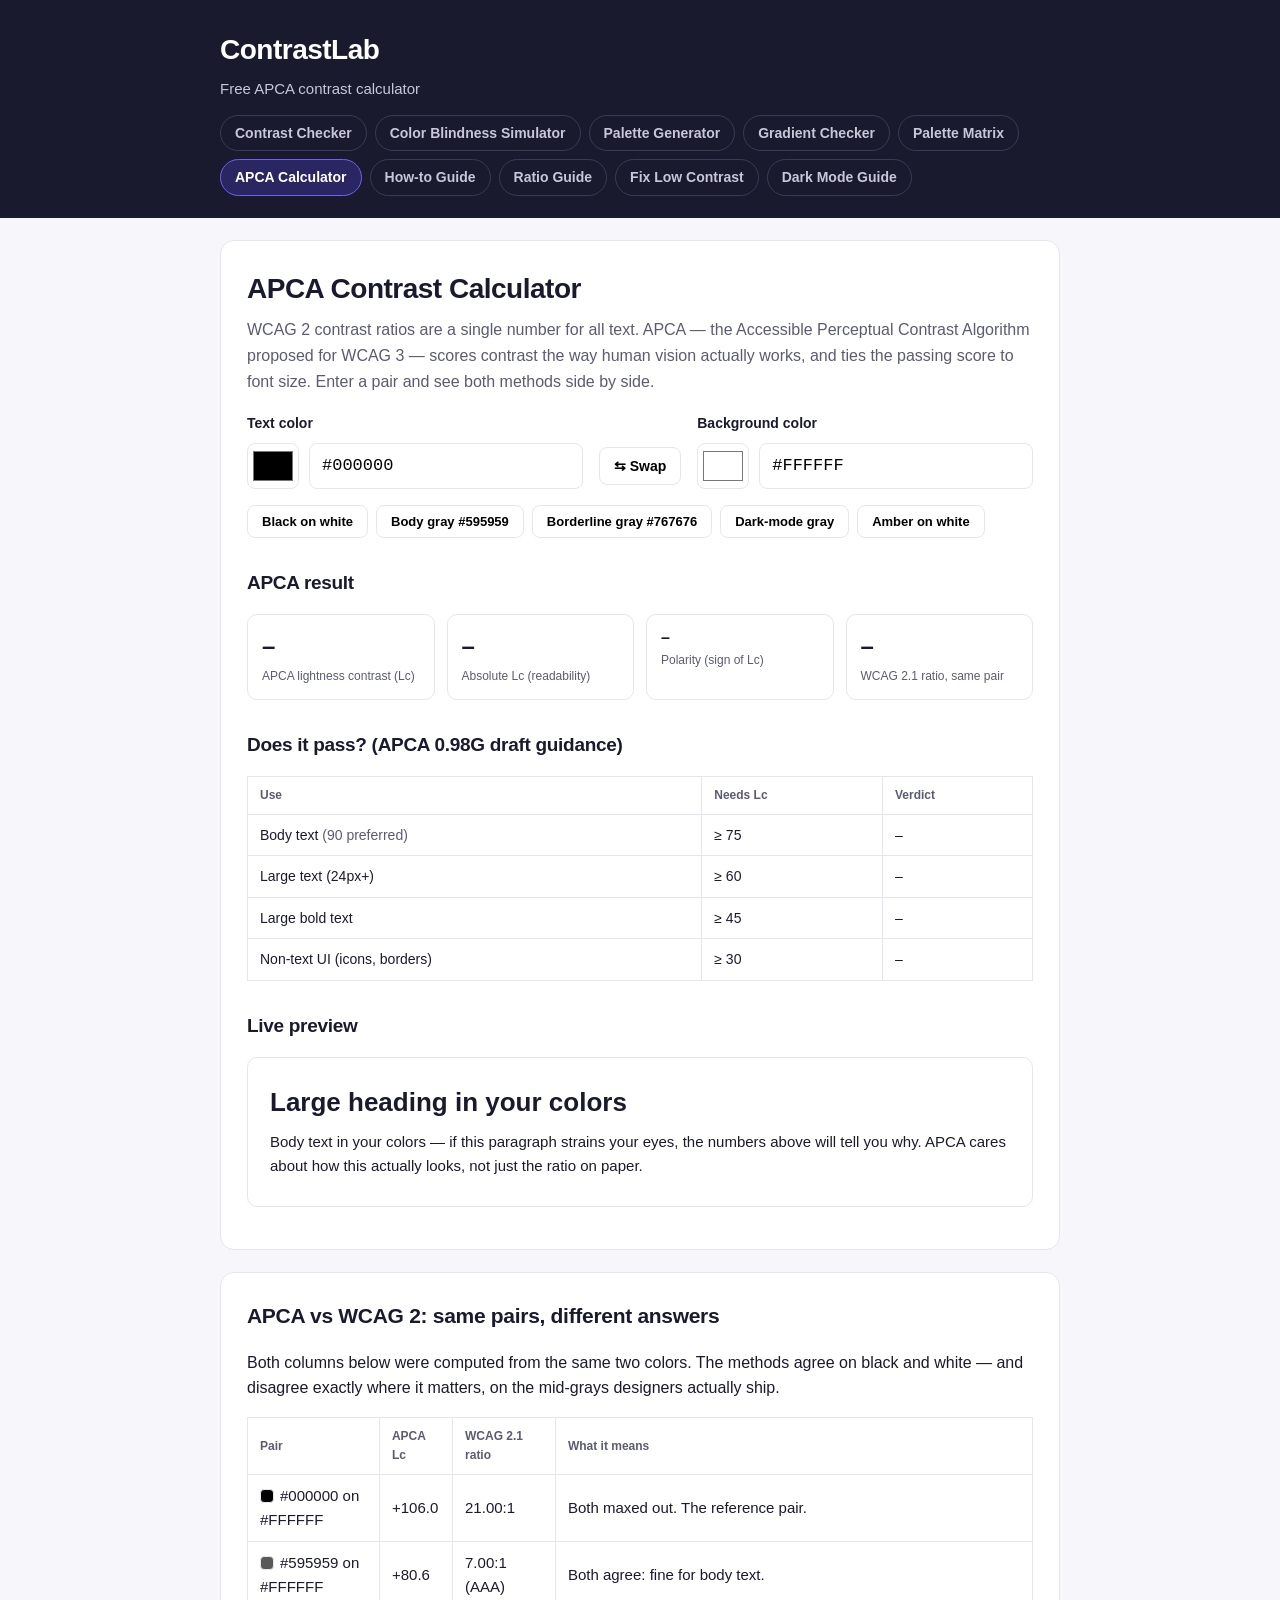
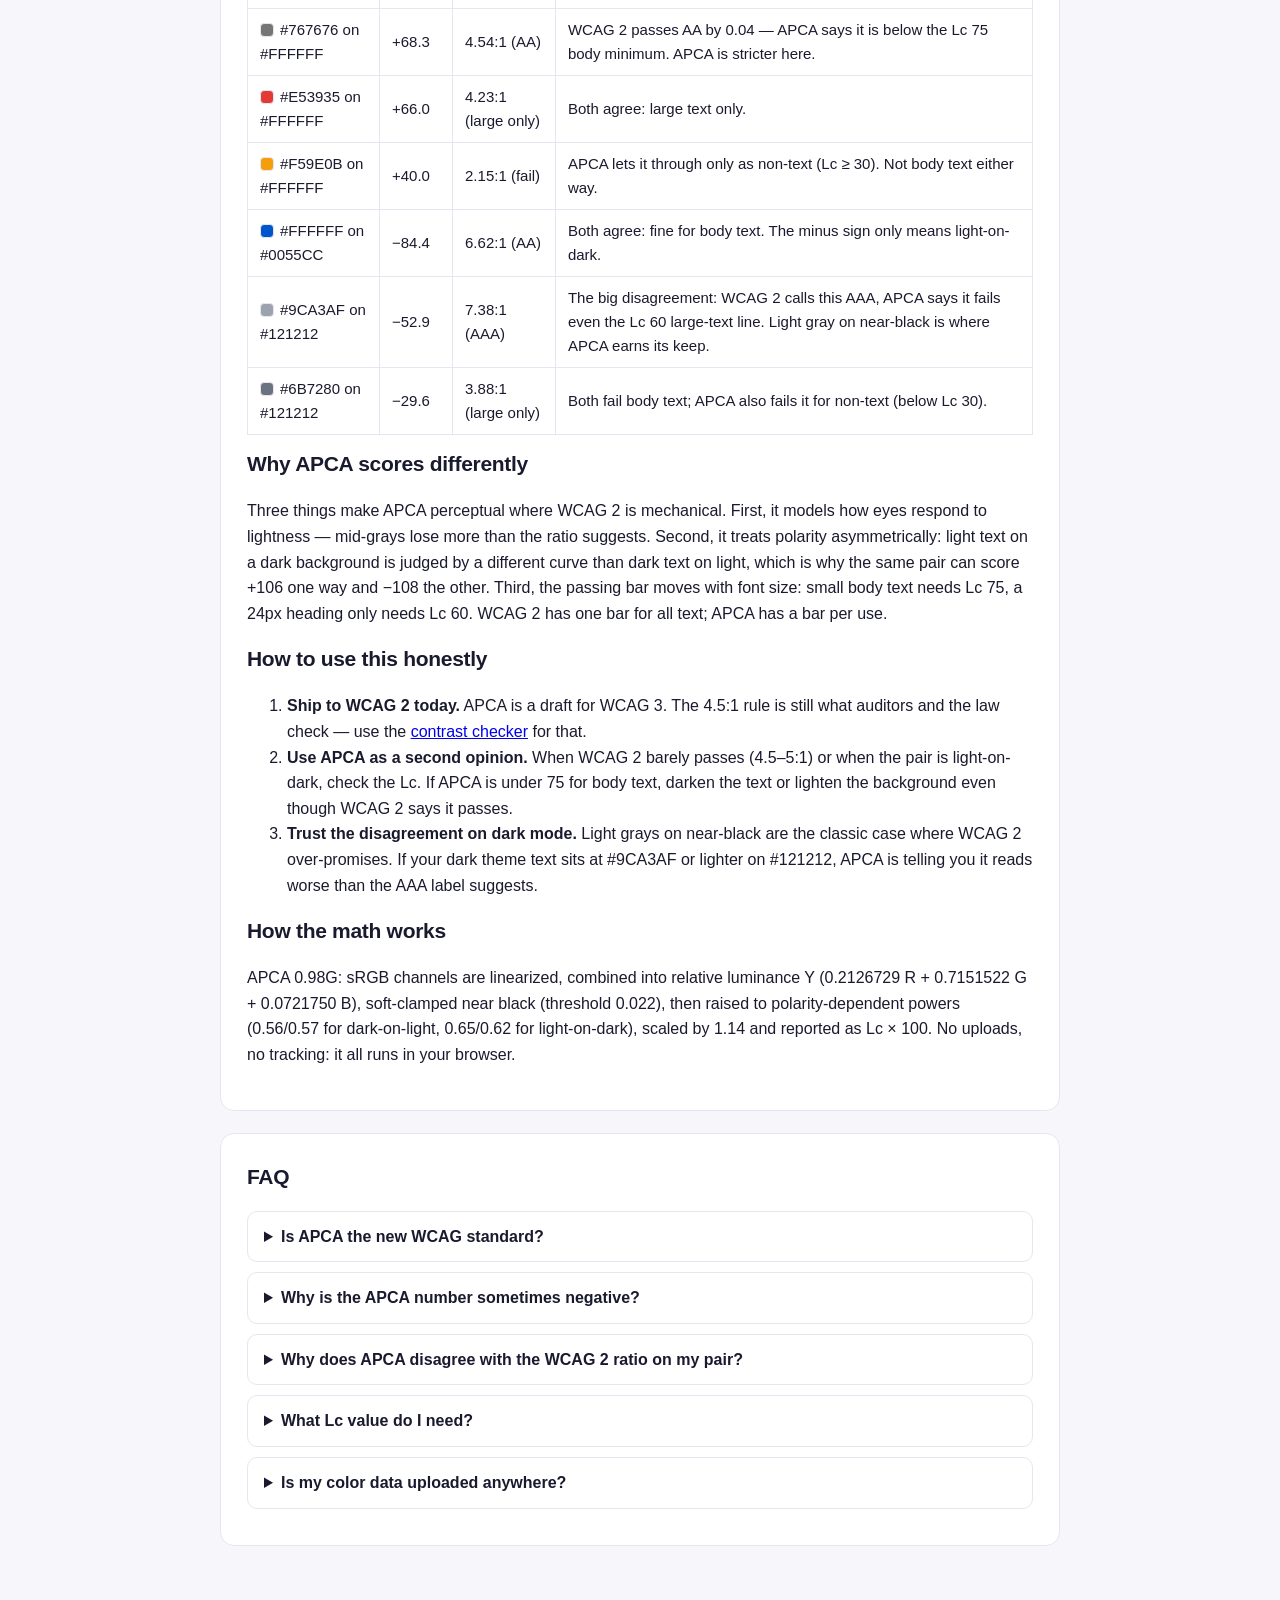
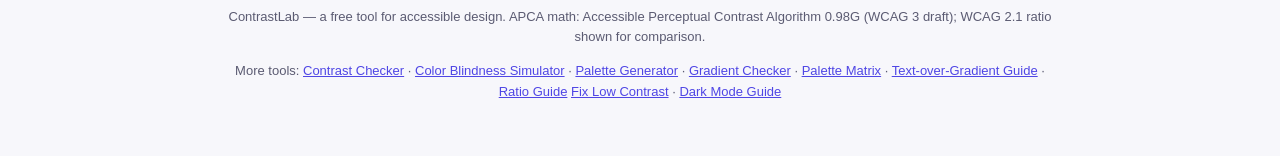
==== apca-calculator/index.html @ aab8dcae "tool-sites-daily 2026-11-08: APCA calculator + homepage h1 + nav/sitemap" ====
<!DOCTYPE html>
<html lang="en">
<head>
<meta charset="UTF-8">
<meta name="viewport" content="width=device-width, initial-scale=1.0">
<title>APCA Contrast Calculator — Check Contrast the WCAG 3 Way | ContrastLab</title>
<meta name="description" content="Free APCA contrast calculator. Check any text/background pair with the Accessible Perceptual Contrast Algorithm (APCA 0.98G, the WCAG 3 draft method) and see the WCAG 2.1 ratio side by side, with font-size verdicts.">
<meta name="keywords" content="apca contrast calculator, apca checker, wcag 3 contrast, accessible perceptual contrast algorithm, Lc contrast, apca vs wcag">
<meta property="og:title" content="APCA Contrast Calculator | ContrastLab">
<meta property="og:description" content="Check a color pair with APCA (the WCAG 3 draft method) and the WCAG 2.1 ratio side by side — with font-size verdicts for body, large, and bold text.">
<meta property="og:type" content="website">
<meta property="og:url" content="https://contrast.mimito6.uk/apca-calculator">
<link rel="canonical" href="https://contrast.mimito6.uk/apca-calculator">
<link rel="stylesheet" href="../styles.css">
<style>
.ap-inputs { display: flex; flex-wrap: wrap; gap: 16px; align-items: flex-end; margin: 16px 0; }
.ap-inputs .color-card { flex: 1 1 220px; }
.ap-swap { border: 1px solid var(--line); background: #fff; border-radius: 8px; padding: 10px 14px; font-size: 14px; font-weight: 700; cursor: pointer; margin-bottom: 4px; }
.ap-swap:hover { border-color: var(--accent); }
.ap-presets { display: flex; flex-wrap: wrap; gap: 8px; margin: 4px 0 16px; }
.ap-preset { border: 1px solid var(--line); background: #fff; border-radius: 8px; padding: 8px 14px; font-size: 13px; font-weight: 600; cursor: pointer; }
.ap-preset:hover { border-color: var(--accent); }
.ap-results { display: grid; grid-template-columns: repeat(auto-fit, minmax(140px, 1fr)); gap: 12px; margin: 16px 0; }
.ap-stat { border: 1px solid var(--line); border-radius: 10px; padding: 12px 14px; background: #fff; }
.ap-stat .v { font-size: 24px; font-weight: 800; letter-spacing: -.5px; }
.ap-stat .k { font-size: 12px; color: var(--muted); margin-top: 2px; }
.ap-table { border-collapse: collapse; width: 100%; margin: 16px 0; font-size: 14px; }
.ap-table th, .ap-table td { border: 1px solid var(--line); padding: 9px 12px; text-align: left; background: #fff; }
.ap-table th { font-size: 12px; color: var(--muted); }
.ap-pass { color: #15803d; font-weight: 700; }
.ap-fail { color: #b91c1c; font-weight: 700; }
.ap-preview { border: 1px solid var(--line); border-radius: 10px; padding: 28px 22px; margin: 16px 0; }
.ap-preview .big { font-size: 26px; font-weight: 700; line-height: 1.3; }
.ap-preview .small { font-size: 15px; line-height: 1.6; margin-top: 10px; }
.ap-swatch { display: inline-block; width: 14px; height: 14px; border-radius: 4px; border: 1px solid var(--line); vertical-align: -2px; margin-right: 6px; }
</style>
<script type="application/ld+json">
{
  "@context": "https://schema.org",
  "@type": "WebApplication",
  "name": "ContrastLab APCA Contrast Calculator",
  "applicationCategory": "DesignApplication",
  "operatingSystem": "Web",
  "offers": { "@type": "Offer", "price": "0", "priceCurrency": "USD" },
  "description": "Free APCA contrast calculator: check any text/background pair with the Accessible Perceptual Contrast Algorithm (APCA 0.98G, the WCAG 3 draft method) and the WCAG 2.1 ratio side by side."
}
</script>
<script type="application/ld+json">
{
  "@context": "https://schema.org",
  "@type": "FAQPage",
  "mainEntity": [
    {"@type": "Question", "name": "Is APCA the new WCAG standard?",
     "acceptedAnswer": {"@type": "Answer", "text": "Not yet. APCA is the contrast method proposed for WCAG 3 and is still a draft. WCAG 2.1 contrast ratios (4.5:1 for normal text) are the rules that govern compliance today. Use APCA as a second opinion that is closer to how human vision actually perceives contrast, not as a replacement for the WCAG 2 check."}},
    {"@type": "Question", "name": "Why is the APCA number sometimes negative?",
     "acceptedAnswer": {"@type": "Answer", "text": "The sign shows polarity, not quality: a positive Lc means dark text on a light background, a negative Lc means light text on a dark background. Only the absolute value matters for readability — Lc -84 and Lc +84 are equally readable."}},
    {"@type": "Question", "name": "Why does APCA disagree with the WCAG 2 ratio on my pair?",
     "acceptedAnswer": {"@type": "Answer", "text": "APCA models human perception: it weighs lightness the way eyes do, treats dark-on-light and light-on-dark differently, and ties the required score to font size. WCAG 2 uses one fixed ratio for all text. The two methods usually agree on black and white, but they can disagree sharply on mid-grays — for example light gray #9CA3AF on near-black #121212 scores 7.38:1 (AAA) under WCAG 2 but only Lc -52.9 under APCA, below even the large-text line."}},
    {"@type": "Question", "name": "What Lc value do I need?",
     "acceptedAnswer": {"@type": "Answer", "text": "Under the APCA 0.98G draft guidance: Lc 75 is the minimum for body text (90 is preferred), Lc 60 for large text (24px and up), Lc 45 for large bold text, and Lc 30 for non-text elements such as icons, borders, and focus rings. Anything below Lc 15 is effectively unreadable."}},
    {"@type": "Question", "name": "Is my color data uploaded anywhere?",
     "acceptedAnswer": {"@type": "Answer", "text": "No. Everything runs locally in your browser; no colors, no analytics, no tracking."}}
  ]
}
</script>
</head>
<body>
<header class="site-header">
  <div class="wrap">
    <div class="brand"><a href="/" class="brand-link">ContrastLab</a></div>
    <p class="tagline">Free APCA contrast calculator</p>
    <nav class="site-nav" aria-label="Tools">
      <a href="/">Contrast Checker</a>
      <a href="/color-blindness-simulator">Color Blindness Simulator</a>
      <a href="/palette-generator">Palette Generator</a>
      <a href="/gradient-checker">Gradient Checker</a>
      <a href="/palette-contrast-matrix">Palette Matrix</a>
      <a href="/apca-calculator" class="active">APCA Calculator</a>
      <a href="/text-over-gradient-guide">How-to Guide</a>
      <a href="/wcag-contrast-ratio-explained">Ratio Guide</a>
      <a href="/fix-low-contrast">Fix Low Contrast</a>
      <a href="/dark-mode-contrast-guide">Dark Mode Guide</a>
    </nav>
  </div>
</header>

<main class="wrap">
  <section class="tool" aria-label="APCA contrast calculator">
    <h1 class="page-title">APCA Contrast Calculator</h1>
    <p class="page-intro">WCAG 2 contrast ratios are a single number for all text. APCA — the Accessible Perceptual Contrast Algorithm proposed for WCAG 3 — scores contrast the way human vision actually works, and ties the passing score to font size. Enter a pair and see both methods side by side.</p>

    <div class="ap-inputs">
      <div class="color-card">
        <label for="apText">Text color</label>
        <div class="picker-row">
          <input type="color" id="apText" value="#000000" aria-label="Text color picker">
          <input type="text" id="apTextHex" value="#000000" spellcheck="false" aria-label="Text color hex">
        </div>
      </div>
      <button id="apSwap" class="ap-swap" type="button" title="Swap text and background colors">&#8646; Swap</button>
      <div class="color-card">
        <label for="apBg">Background color</label>
        <div class="picker-row">
          <input type="color" id="apBg" value="#ffffff" aria-label="Background color picker">
          <input type="text" id="apBgHex" value="#ffffff" spellcheck="false" aria-label="Background color hex">
        </div>
      </div>
    </div>
    <div class="ap-presets">
      <button class="ap-preset" type="button" data-t="#000000" data-b="#ffffff">Black on white</button>
      <button class="ap-preset" type="button" data-t="#595959" data-b="#ffffff">Body gray #595959</button>
      <button class="ap-preset" type="button" data-t="#767676" data-b="#ffffff">Borderline gray #767676</button>
      <button class="ap-preset" type="button" data-t="#9CA3AF" data-b="#121212">Dark-mode gray</button>
      <button class="ap-preset" type="button" data-t="#F59E0B" data-b="#ffffff">Amber on white</button>
    </div>
    <p class="hint" id="apNote"></p>

    <h2 class="sub-h">APCA result</h2>
    <div class="ap-results">
      <div class="ap-stat"><div class="v" id="apLc">–</div><div class="k">APCA lightness contrast (Lc)</div></div>
      <div class="ap-stat"><div class="v" id="apMag">–</div><div class="k">Absolute Lc (readability)</div></div>
      <div class="ap-stat"><div class="v" id="apPolarity" style="font-size:16px;line-height:1.4">–</div><div class="k">Polarity (sign of Lc)</div></div>
      <div class="ap-stat"><div class="v" id="apWcag">–</div><div class="k">WCAG 2.1 ratio, same pair</div></div>
    </div>

    <h2 class="sub-h">Does it pass? (APCA 0.98G draft guidance)</h2>
    <table class="ap-table">
      <thead><tr><th>Use</th><th>Needs Lc</th><th>Verdict</th></tr></thead>
      <tbody>
        <tr><td>Body text <span style="color:var(--muted)">(90 preferred)</span></td><td>&ge; 75</td><td id="apBody">–</td></tr>
        <tr><td>Large text (24px+)</td><td>&ge; 60</td><td id="apLarge">–</td></tr>
        <tr><td>Large bold text</td><td>&ge; 45</td><td id="apBold">–</td></tr>
        <tr><td>Non-text UI (icons, borders)</td><td>&ge; 30</td><td id="apNontext">–</td></tr>
      </tbody>
    </table>

    <h2 class="sub-h">Live preview</h2>
    <div class="ap-preview" id="apPreview">
      <div class="big">Large heading in your colors</div>
      <div class="small">Body text in your colors — if this paragraph strains your eyes, the numbers above will tell you why. APCA cares about how this actually looks, not just the ratio on paper.</div>
    </div>
    <p class="hint" id="apPreviewWcag"></p>
  </section>

  <section class="guide" aria-label="Guide">
    <h2>APCA vs WCAG 2: same pairs, different answers</h2>
    <p>Both columns below were computed from the same two colors. The methods agree on black and white — and disagree exactly where it matters, on the mid-grays designers actually ship.</p>
    <table class="ap-table">
      <thead><tr><th>Pair</th><th>APCA Lc</th><th>WCAG 2.1 ratio</th><th>What it means</th></tr></thead>
      <tbody>
        <tr><td><span class="ap-swatch" style="background:#000"></span>#000000 on #FFFFFF</td><td>+106.0</td><td>21.00:1</td><td>Both maxed out. The reference pair.</td></tr>
        <tr><td><span class="ap-swatch" style="background:#595959"></span>#595959 on #FFFFFF</td><td>+80.6</td><td>7.00:1 (AAA)</td><td>Both agree: fine for body text.</td></tr>
        <tr><td><span class="ap-swatch" style="background:#767676"></span>#767676 on #FFFFFF</td><td>+68.3</td><td>4.54:1 (AA)</td><td>WCAG 2 passes AA by 0.04 — APCA says it is below the Lc 75 body minimum. APCA is stricter here.</td></tr>
        <tr><td><span class="ap-swatch" style="background:#E53935"></span>#E53935 on #FFFFFF</td><td>+66.0</td><td>4.23:1 (large only)</td><td>Both agree: large text only.</td></tr>
        <tr><td><span class="ap-swatch" style="background:#F59E0B"></span>#F59E0B on #FFFFFF</td><td>+40.0</td><td>2.15:1 (fail)</td><td>APCA lets it through only as non-text (Lc &ge; 30). Not body text either way.</td></tr>
        <tr><td><span class="ap-swatch" style="background:#0055CC"></span>#FFFFFF on #0055CC</td><td>&minus;84.4</td><td>6.62:1 (AA)</td><td>Both agree: fine for body text. The minus sign only means light-on-dark.</td></tr>
        <tr><td><span class="ap-swatch" style="background:#9CA3AF"></span>#9CA3AF on #121212</td><td>&minus;52.9</td><td>7.38:1 (AAA)</td><td>The big disagreement: WCAG 2 calls this AAA, APCA says it fails even the Lc 60 large-text line. Light gray on near-black is where APCA earns its keep.</td></tr>
        <tr><td><span class="ap-swatch" style="background:#6B7280"></span>#6B7280 on #121212</td><td>&minus;29.6</td><td>3.88:1 (large only)</td><td>Both fail body text; APCA also fails it for non-text (below Lc 30).</td></tr>
      </tbody>
    </table>
    <h2>Why APCA scores differently</h2>
    <p>Three things make APCA perceptual where WCAG 2 is mechanical. First, it models how eyes respond to lightness — mid-grays lose more than the ratio suggests. Second, it treats polarity asymmetrically: light text on a dark background is judged by a different curve than dark text on light, which is why the same pair can score +106 one way and &minus;108 the other. Third, the passing bar moves with font size: small body text needs Lc 75, a 24px heading only needs Lc 60. WCAG 2 has one bar for all text; APCA has a bar per use.</p>
    <h2>How to use this honestly</h2>
    <ol>
      <li><strong>Ship to WCAG 2 today.</strong> APCA is a draft for WCAG 3. The 4.5:1 rule is still what auditors and the law check — use the <a href="/">contrast checker</a> for that.</li>
      <li><strong>Use APCA as a second opinion.</strong> When WCAG 2 barely passes (4.5–5:1) or when the pair is light-on-dark, check the Lc. If APCA is under 75 for body text, darken the text or lighten the background even though WCAG 2 says it passes.</li>
      <li><strong>Trust the disagreement on dark mode.</strong> Light grays on near-black are the classic case where WCAG 2 over-promises. If your dark theme text sits at #9CA3AF or lighter on #121212, APCA is telling you it reads worse than the AAA label suggests.</li>
    </ol>
    <h2>How the math works</h2>
    <p>APCA 0.98G: sRGB channels are linearized, combined into relative luminance Y (0.2126729 R + 0.7151522 G + 0.0721750 B), soft-clamped near black (threshold 0.022), then raised to polarity-dependent powers (0.56/0.57 for dark-on-light, 0.65/0.62 for light-on-dark), scaled by 1.14 and reported as Lc &times; 100. No uploads, no tracking: it all runs in your browser.</p>
  </section>

  <section class="faq" aria-label="FAQ">
    <h2>FAQ</h2>
    <details><summary>Is APCA the new WCAG standard?</summary>
      <p>Not yet. APCA is the contrast method proposed for WCAG 3 and is still a draft. WCAG 2.1 contrast ratios (4.5:1 for normal text) are the rules that govern compliance today. Use APCA as a second opinion that is closer to how human vision actually perceives contrast, not as a replacement for the WCAG 2 check.</p></details>
    <details><summary>Why is the APCA number sometimes negative?</summary>
      <p>The sign shows polarity, not quality: a positive Lc means dark text on a light background, a negative Lc means light text on a dark background. Only the absolute value matters for readability — Lc &minus;84 and Lc +84 are equally readable.</p></details>
    <details><summary>Why does APCA disagree with the WCAG 2 ratio on my pair?</summary>
      <p>APCA models human perception: it weighs lightness the way eyes do, treats dark-on-light and light-on-dark differently, and ties the required score to font size. WCAG 2 uses one fixed ratio for all text. The two methods usually agree on black and white, but they can disagree sharply on mid-grays — for example light gray #9CA3AF on near-black #121212 scores 7.38:1 (AAA) under WCAG 2 but only Lc &minus;52.9 under APCA, below even the large-text line.</p></details>
    <details><summary>What Lc value do I need?</summary>
      <p>Under the APCA 0.98G draft guidance: Lc 75 is the minimum for body text (90 is preferred), Lc 60 for large text (24px and up), Lc 45 for large bold text, and Lc 30 for non-text elements such as icons, borders, and focus rings. Anything below Lc 15 is effectively unreadable.</p></details>
    <details><summary>Is my color data uploaded anywhere?</summary>
      <p>No. Everything runs locally in your browser; no colors, no analytics, no tracking.</p></details>
  </section>
</main>

<footer class="site-footer">
  <div class="wrap">
    <p>ContrastLab — a free tool for accessible design. APCA math: Accessible Perceptual Contrast Algorithm 0.98G (WCAG 3 draft); WCAG 2.1 ratio shown for comparison.</p>
    <p class="footer-tools">More tools: <a href="/">Contrast Checker</a> &middot; <a href="/color-blindness-simulator">Color Blindness Simulator</a> &middot; <a href="/palette-generator">Palette Generator</a> &middot; <a href="/gradient-checker">Gradient Checker</a> &middot; <a href="/palette-contrast-matrix">Palette Matrix</a> &middot; <a href="/text-over-gradient-guide">Text-over-Gradient Guide</a> &middot; <a href="/wcag-contrast-ratio-explained">Ratio Guide</a>
      <a href="/fix-low-contrast">Fix Low Contrast</a> &middot; <a href="/dark-mode-contrast-guide">Dark Mode Guide</a></p>
  </div>
</footer>

<script src="apca.js"></script>
</body>
</html>
---- styles.css ----
:root {
  --ink: #1a1a2e;
  --muted: #5b5b72;
  --bg: #f7f7fb;
  --card: #ffffff;
  --line: #e6e6f0;
  --accent: #4f46e5;
  --pass: #15803d;
  --passbg: #dcfce7;
  --fail: #b91c1c;
  --failbg: #fee2e2;
}
* { box-sizing: border-box; }
body {
  margin: 0; font-family: -apple-system, BlinkMacSystemFont, "Segoe UI", Roboto, "Helvetica Neue", Arial, sans-serif;
  color: var(--ink); background: var(--bg); line-height: 1.6;
}
.wrap { max-width: 880px; margin: 0 auto; padding: 0 20px; }
.site-header { background: var(--ink); color: #fff; padding: 28px 0 22px; }
.brand { font-size: 28px; font-weight: 800; letter-spacing: -0.5px; }
.tagline { margin: 4px 0 0; color: #c7c7d9; font-size: 15px; }
main .tool, main .pairs, main .guide, main .faq {
  background: var(--card); border: 1px solid var(--line); border-radius: 14px;
  padding: 26px; margin: 22px 0;
}
.colors { display: flex; gap: 14px; align-items: stretch; flex-wrap: wrap; }
.color-card { flex: 1 1 220px; }
.color-card label { display: block; font-weight: 700; margin-bottom: 8px; font-size: 14px; }
.picker-row { display: flex; gap: 10px; }
.picker-row input[type="color"] {
  width: 52px; height: 46px; border: 1px solid var(--line); border-radius: 8px;
  padding: 3px; background: #fff; cursor: pointer;
}
.picker-row input[type="text"] {
  flex: 1; font-size: 17px; font-family: ui-monospace, monospace; text-transform: uppercase;
  border: 1px solid var(--line); border-radius: 8px; padding: 0 12px;
}
.mid-actions { display: flex; flex-direction: column; gap: 8px; justify-content: center; }
.mid-actions button {
  font-size: 20px; border: 1px solid var(--line); background: #fff; border-radius: 8px;
  width: 46px; height: 46px; cursor: pointer;
}
.mid-actions button:hover { border-color: var(--accent); }
.result-grid { display: flex; gap: 18px; margin-top: 20px; flex-wrap: wrap; }
.ratio-box {
  min-width: 190px; text-align: center; border: 1px solid var(--line); border-radius: 12px;
  padding: 18px 12px; background: var(--bg);
}
.ratio-num { font-size: 44px; font-weight: 800; letter-spacing: -1px; }
.ratio-label { color: var(--muted); font-size: 13px; }
.grades { flex: 1 1 300px; display: grid; gap: 8px; }
.grade {
  display: flex; align-items: center; gap: 10px; border: 1px solid var(--line);
  border-radius: 10px; padding: 9px 14px; font-size: 14px;
}
.g-name { font-weight: 700; }
.g-need { color: var(--muted); margin-left: auto; font-family: ui-monospace, monospace; font-size: 13px; }
.g-badge {
  font-weight: 800; font-size: 12px; padding: 3px 10px; border-radius: 20px;
  background: #eee; color: var(--muted); min-width: 58px; text-align: center;
}
.g-badge.pass { background: var(--passbg); color: var(--pass); }
.g-badge.fail { background: var(--failbg); color: var(--fail); }
.preview {
  margin-top: 20px; border: 1px solid var(--line); border-radius: 12px; padding: 26px;
  transition: background 0.15s, color 0.15s;
}
.preview h2 { margin: 0 0 10px; font-size: 26px; }
.preview p { margin: 0 0 16px; }
.preview button {
  border: none; border-radius: 8px; padding: 10px 22px; font-size: 15px; font-weight: 700; cursor: pointer;
}
.actions { display: flex; gap: 10px; margin-top: 18px; flex-wrap: wrap; }
.actions button {
  border: 1px solid var(--line); background: #fff; border-radius: 8px;
  padding: 10px 18px; font-size: 14px; font-weight: 700; cursor: pointer;
}
.actions button.primary { background: var(--accent); border-color: var(--accent); color: #fff; }
.actions button:hover { filter: brightness(0.96); }
.hint { color: var(--muted); font-size: 13px; margin: 10px 0 0; }
.pairs h2, .guide h2, .faq h2 { margin-top: 0; font-size: 21px; letter-spacing: -0.3px; }
.pair-grid { display: grid; grid-template-columns: repeat(auto-fill, minmax(150px, 1fr)); gap: 10px; }
.pair {
  border: 1px solid var(--line); border-radius: 10px; overflow: hidden; cursor: pointer; background: #fff;
}
.pair:hover { border-color: var(--accent); }
.pair .swatches { display: flex; height: 56px; }
.pair .swatches div { flex: 1; }
.pair .meta { padding: 8px 10px; font-size: 12px; font-family: ui-monospace, monospace; color: var(--muted); }
.pair .meta b { color: var(--pass); }
.guide table { border-collapse: collapse; width: 100%; margin: 12px 0; font-size: 15px; }
.guide th, .guide td { border: 1px solid var(--line); padding: 10px 14px; text-align: left; }
.guide th { background: var(--bg); }
.formula { font-family: ui-monospace, monospace; background: var(--bg); padding: 10px 14px; border-radius: 8px; display: inline-block; }
.note { color: var(--muted); font-size: 14px; }
.faq details { border: 1px solid var(--line); border-radius: 10px; padding: 12px 16px; margin-bottom: 10px; }
.faq summary { font-weight: 700; cursor: pointer; }
.site-footer { padding: 26px 0 40px; color: var(--muted); font-size: 13px; text-align: center; }
.footer-tools { margin-top: 8px; }
.footer-tools a { color: var(--accent); }
.brand-link { color: inherit; text-decoration: none; }
.site-nav { display: flex; gap: 8px; margin-top: 14px; flex-wrap: wrap; }
.site-nav a {
  color: #c7c7d9; text-decoration: none; font-size: 14px; font-weight: 600;
  padding: 6px 14px; border-radius: 20px; border: 1px solid #3a3a55;
}
.site-nav a.active, .site-nav a:hover { color: #fff; border-color: #6b63f0; background: rgba(79,70,229,.28); }

/* ---- Color blindness simulator page ---- */
.page-title { margin: 0 0 6px; font-size: 28px; letter-spacing: -0.5px; }
.page-intro { color: var(--muted); margin: 0 0 18px; }
.page-intro.small { font-size: 14px; }
.sub-h { font-size: 19px; margin: 30px 0 8px; letter-spacing: -0.3px; }
.sim-input { display: flex; gap: 14px; flex-wrap: wrap; margin-bottom: 20px; }
.sim-input .color-card { flex: 1 1 220px; }
.sev-card { flex: 1 1 220px; }
.sev-card label { display: block; font-weight: 700; margin-bottom: 8px; font-size: 14px; }
.sev-card label span { font-family: ui-monospace, monospace; color: var(--accent); }
.sev-card input[type="range"] { width: 100%; accent-color: var(--accent); }
.sev-hint { color: var(--muted); font-size: 12px; margin-top: 4px; }
.sim-grid { display: grid; grid-template-columns: repeat(auto-fill, minmax(150px, 1fr)); gap: 10px; }
.sim-card { border: 1px solid var(--line); border-radius: 10px; overflow: hidden; background: #fff; }
.sim-swatch { height: 92px; display: flex; flex-direction: column; align-items: center; justify-content: center; gap: 2px; transition: background .15s; }
.sim-aa { font-size: 26px; font-weight: 800; }
.sim-hex { font-family: ui-monospace, monospace; font-size: 12px; }
.sim-card .sim-name { font-weight: 700; font-size: 13px; padding: 8px 10px 0; }
.sim-tag { font-weight: 400; font-size: 11px; color: var(--muted); }
.sim-prev { font-size: 11px; color: var(--accent); padding: 0 10px; font-weight: 600; }
.sim-desc { font-size: 12px; color: var(--muted); padding: 2px 10px 10px; line-height: 1.45; }
.palette-table { border: 1px solid var(--line); border-radius: 10px; overflow-x: auto; }
.pt-row { display: grid; grid-template-columns: 92px repeat(5, minmax(108px, 1fr)); min-width: 660px; }
.pt-row + .pt-row { border-top: 1px solid var(--line); }
.pt-header { background: var(--bg); font-weight: 700; font-size: 12px; }
.pt-head { padding: 10px; font-size: 12px; }
.pt-name {
  padding: 10px; font-size: 13px; font-weight: 700; text-align: left;
  border: none; background: none; cursor: pointer; color: var(--ink);
}
button.pt-name:hover { color: var(--accent); text-decoration: underline; }
.pt-cell { display: flex; align-items: center; gap: 7px; padding: 8px 10px; font-size: 11px; }
.pt-dot { width: 26px; height: 26px; border-radius: 6px; border: 1px solid rgba(0,0,0,.12); flex: none; }
.pt-hex { font-family: ui-monospace, monospace; color: var(--muted); }
.vision-tabs { display: flex; gap: 8px; flex-wrap: wrap; margin-bottom: 14px; }
.vision-tabs button {
  border: 1px solid var(--line); background: #fff; border-radius: 20px;
  padding: 8px 16px; font-size: 13px; font-weight: 700; cursor: pointer; color: var(--ink);
}
.vision-tabs button.on { background: var(--ink); color: #fff; border-color: var(--ink); }
.ui-preview { margin-top: 6px; }
.ui-card { border: 1px solid var(--line); border-radius: 12px; padding: 22px; transition: background .15s; }
.ui-head { font-size: 20px; font-weight: 800; margin: 0 0 6px; }
.ui-body { font-size: 14px; margin: 0 0 12px; }
.ui-badges { display: flex; gap: 8px; flex-wrap: wrap; margin-bottom: 14px; }
.ui-badge { font-size: 12px; font-weight: 700; padding: 5px 12px; border-radius: 16px; }
.ui-btn { border: none; border-radius: 8px; padding: 10px 22px; font-size: 14px; font-weight: 700; cursor: pointer; margin-bottom: 18px; }
.ui-bars { display: flex; gap: 8px; align-items: flex-end; height: 90px; margin-bottom: 4px; }
.ui-bar { flex: 1; border-radius: 5px 5px 0 0; }
.ui-bar:nth-child(1) { height: 55%; } .ui-bar:nth-child(2) { height: 80%; }
.ui-bar:nth-child(3) { height: 40%; } .ui-bar:nth-child(4) { height: 95%; }
.ui-bar:nth-child(5) { height: 65%; }
.ui-bar-labels { display: flex; gap: 8px; }
.ui-bar-labels span { flex: 1; text-align: center; font-size: 11px; color: var(--muted); font-weight: 700; }
@media (max-width: 560px) {
  .mid-actions { flex-direction: row; }
  .ratio-num { font-size: 36px; }
}

/* Palette generator */
.pg-grid { display: grid; grid-template-columns: repeat(auto-fill, minmax(160px, 1fr)); gap: 12px; margin: 12px 0 26px; }
.pg-swatch { border: 1px solid var(--line); border-radius: 10px; overflow: hidden; background: #fff; }
.pg-color { height: 76px; }
.pg-info { padding: 9px 11px; font-size: 12px; }
.pg-name { font-weight: 700; margin-bottom: 3px; }
.pg-hex { font-family: ui-monospace, monospace; font-weight: 700; cursor: pointer; color: var(--accent, #1a56db); margin-bottom: 6px; }
.pg-hex:hover { text-decoration: underline; }
.pg-ratio { color: var(--muted); margin-top: 4px; line-height: 1.7; }
.pg-ratio strong { color: var(--ink); }
.pg-badge { display: inline-block; font-size: 10px; font-weight: 700; padding: 2px 8px; border-radius: 12px; margin-left: 4px; }
.pg-aaa { background: #e6f4ea; color: #137333; }
.pg-aa { background: #d9edf9; color: #0b5fa5; }
.pg-la { background: #fef7e0; color: #8a6d00; }
.pg-no { background: #fce8e6; color: #a50e0e; }
input.invalid { border-color: #a50e0e !important; background: #fce8e6; }
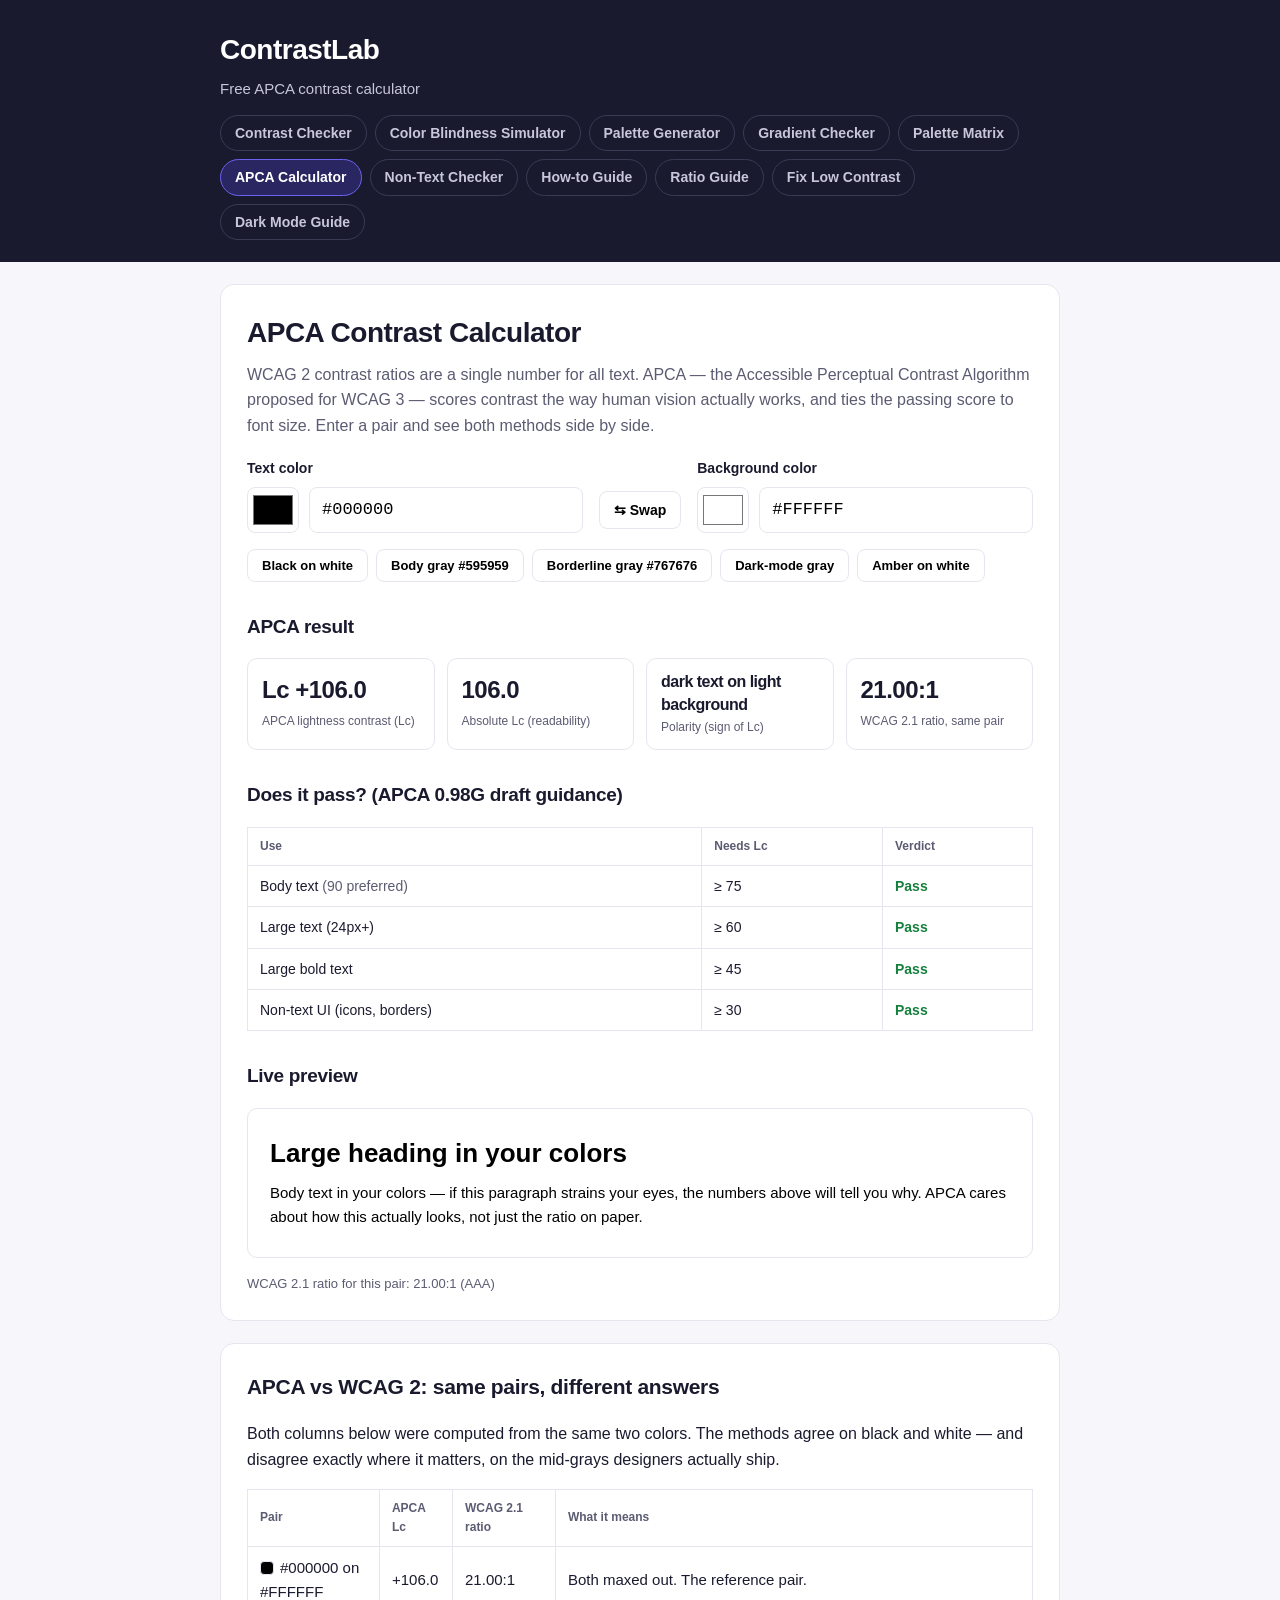
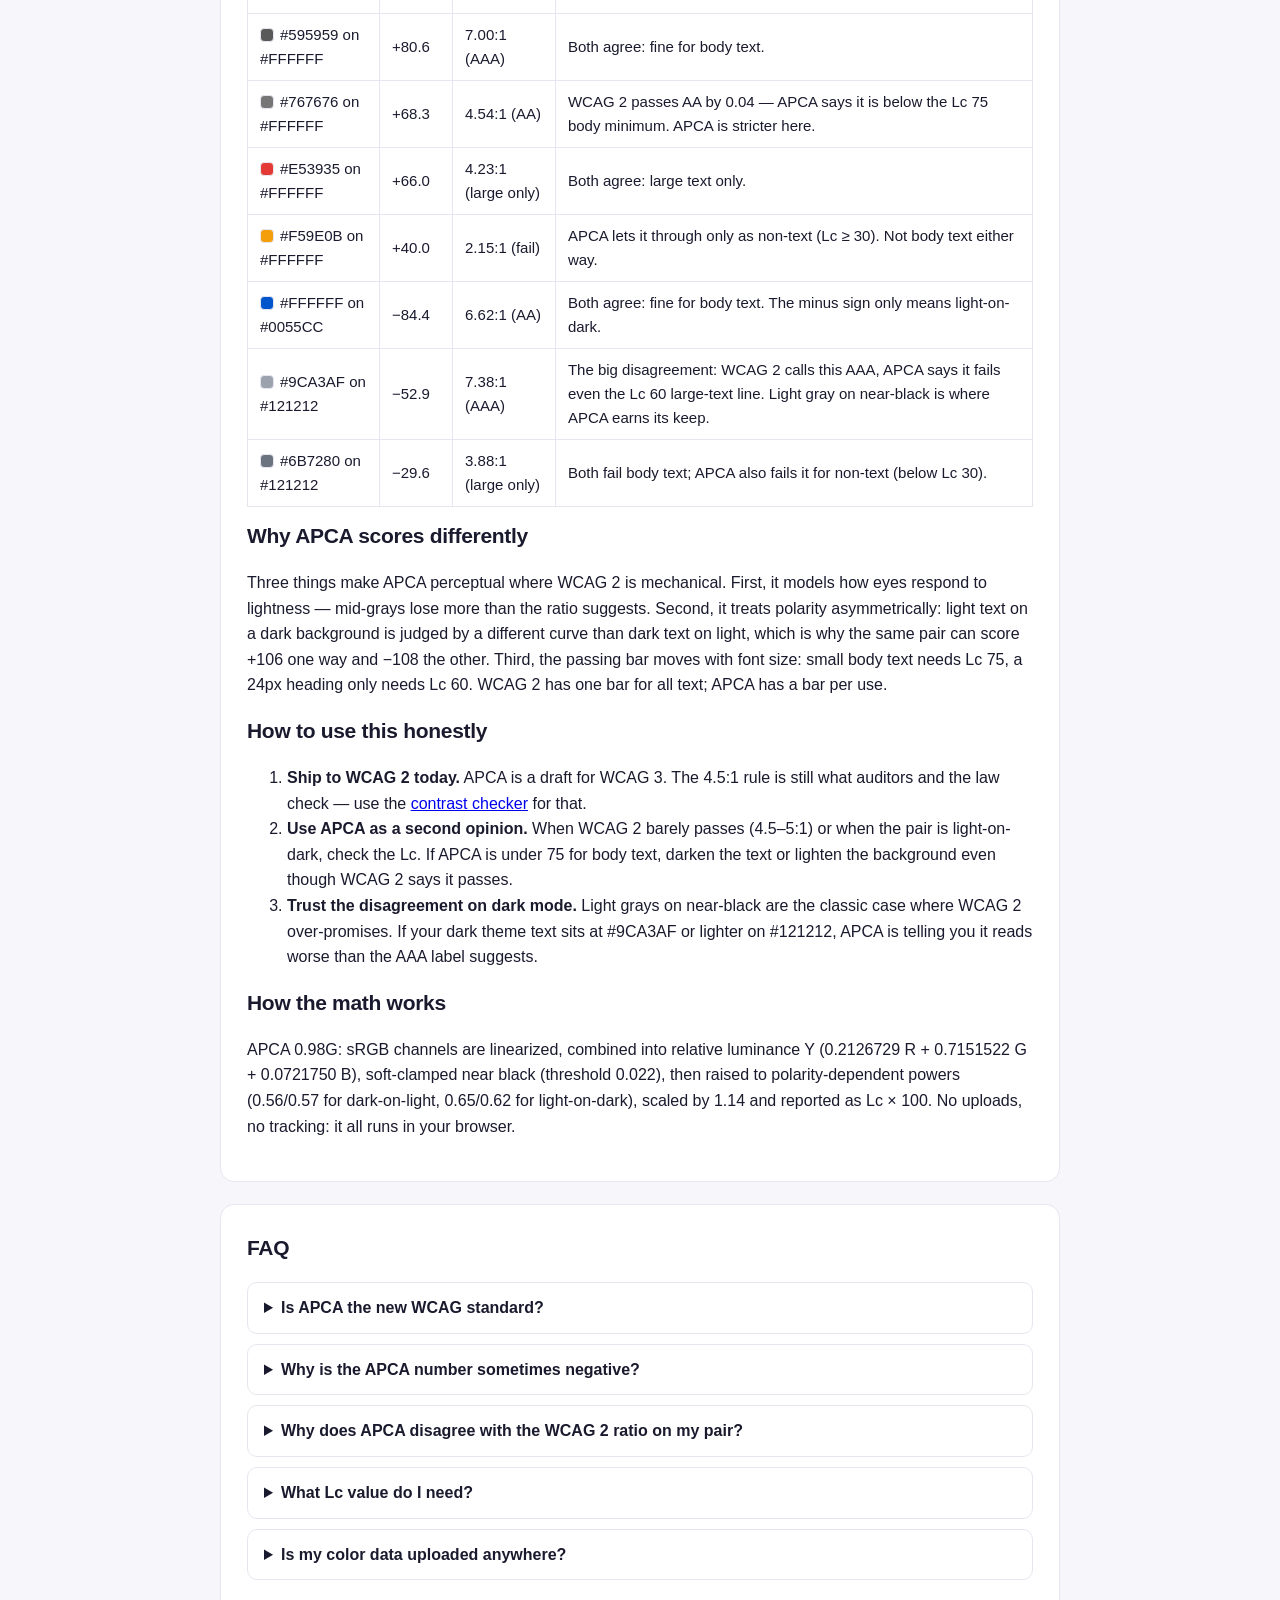
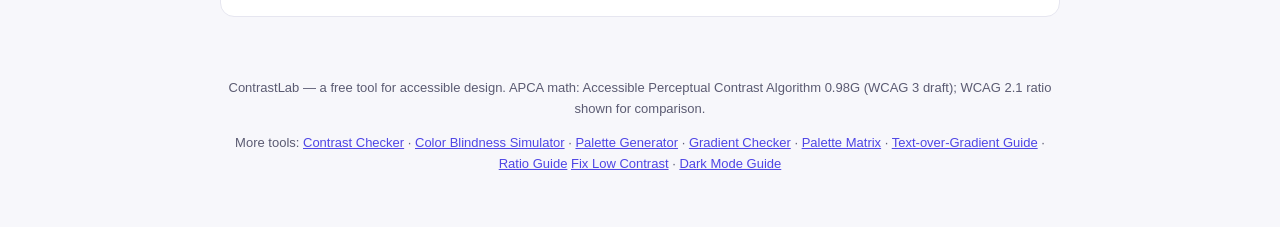
==== commit 8358de26: "tool-sites-daily 2026-11-14: non-text contrast checker + nav/sitemap" ====
--- a/apca-calculator/index.html
+++ b/apca-calculator/index.html
@@ -76,6 +76,7 @@
       <a href="/gradient-checker">Gradient Checker</a>
       <a href="/palette-contrast-matrix">Palette Matrix</a>
       <a href="/apca-calculator" class="active">APCA Calculator</a>
+      <a href="/non-text-contrast">Non-Text Checker</a>
       <a href="/text-over-gradient-guide">How-to Guide</a>
       <a href="/wcag-contrast-ratio-explained">Ratio Guide</a>
       <a href="/fix-low-contrast">Fix Low Contrast</a>
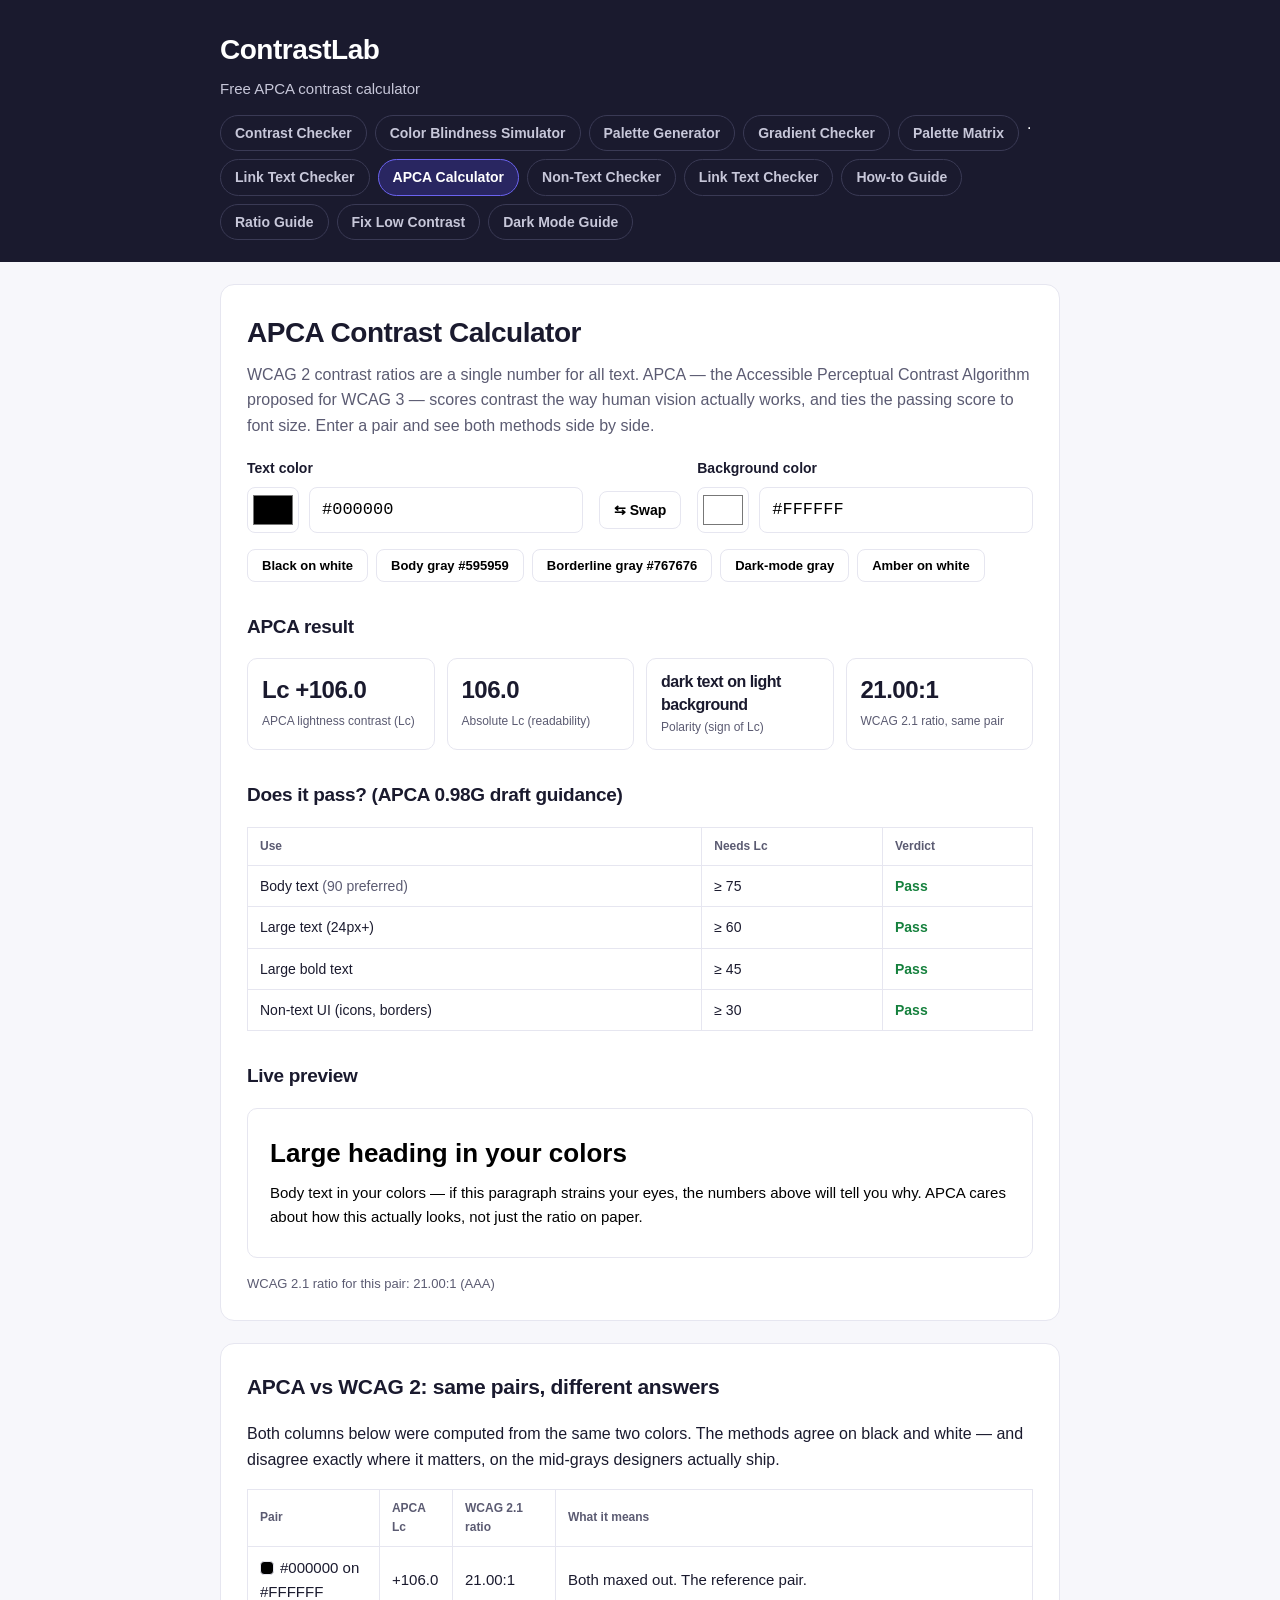
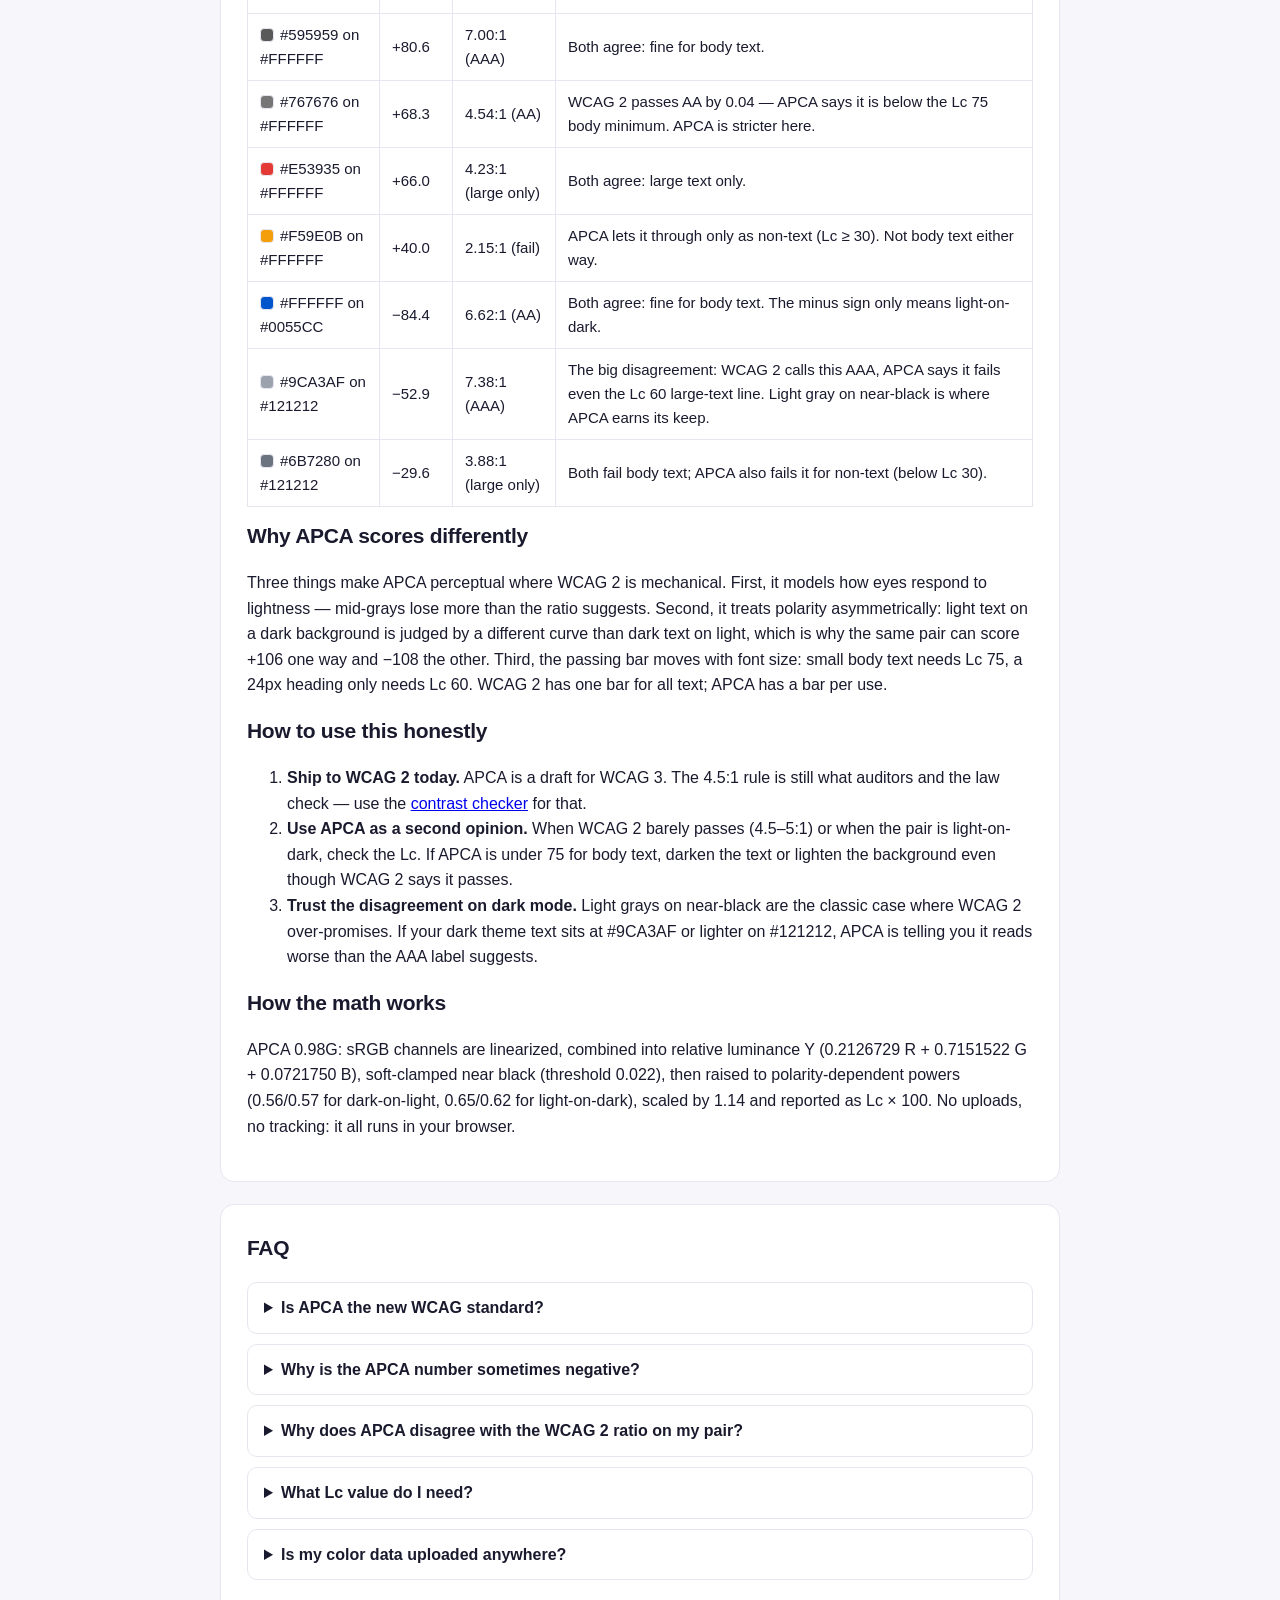
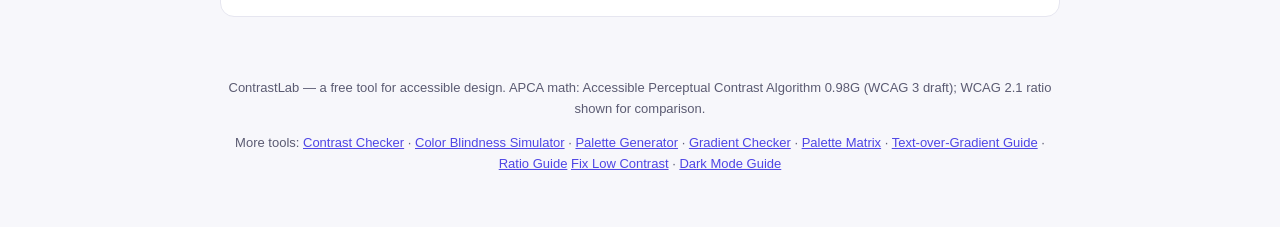
==== commit fa54da2c: "tool-sites-daily 2026-11-19: link text contrast checker + nav/sitemap" ====
--- a/apca-calculator/index.html
+++ b/apca-calculator/index.html
@@ -74,9 +74,10 @@
       <a href="/color-blindness-simulator">Color Blindness Simulator</a>
       <a href="/palette-generator">Palette Generator</a>
       <a href="/gradient-checker">Gradient Checker</a>
-      <a href="/palette-contrast-matrix">Palette Matrix</a>
+      <a href="/palette-contrast-matrix">Palette Matrix</a> &middot; <a href="/link-text-contrast">Link Text Checker</a>
       <a href="/apca-calculator" class="active">APCA Calculator</a>
       <a href="/non-text-contrast">Non-Text Checker</a>
+      <a href="/link-text-contrast">Link Text Checker</a>
       <a href="/text-over-gradient-guide">How-to Guide</a>
       <a href="/wcag-contrast-ratio-explained">Ratio Guide</a>
       <a href="/fix-low-contrast">Fix Low Contrast</a>
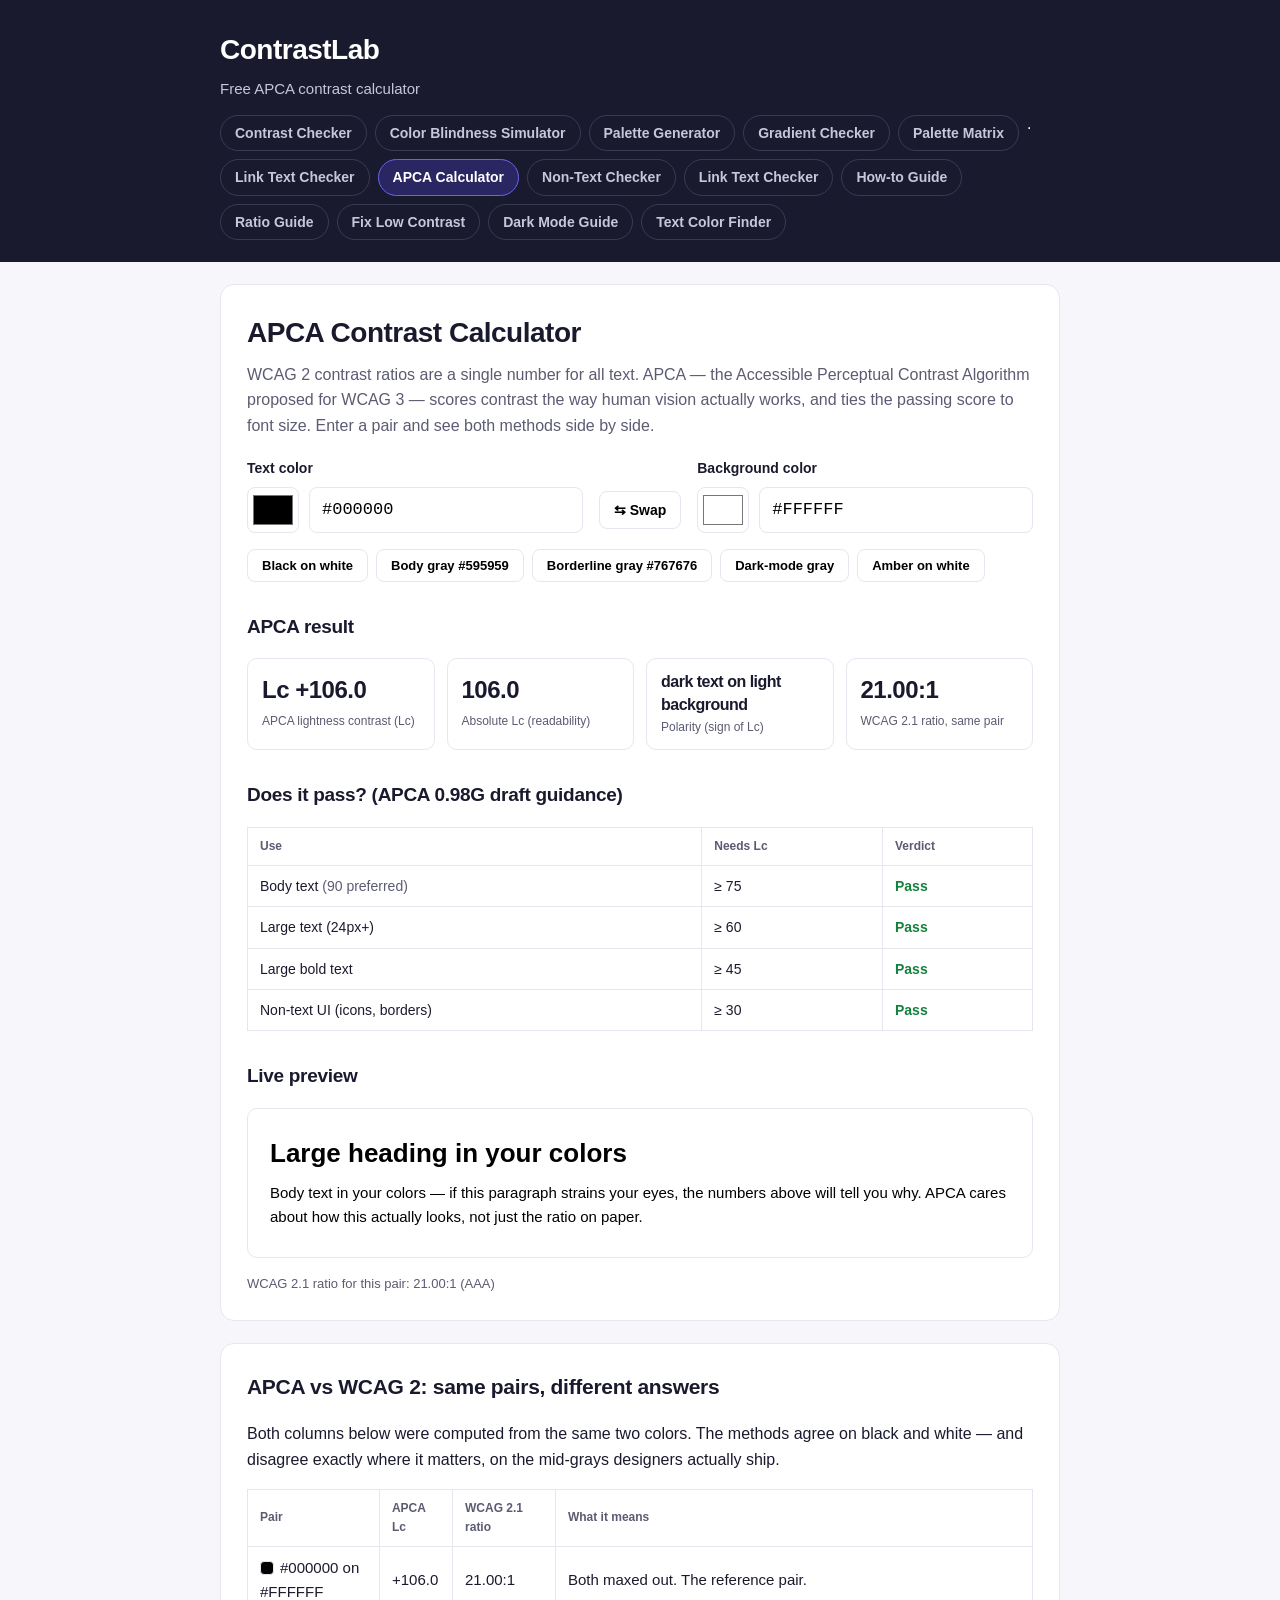
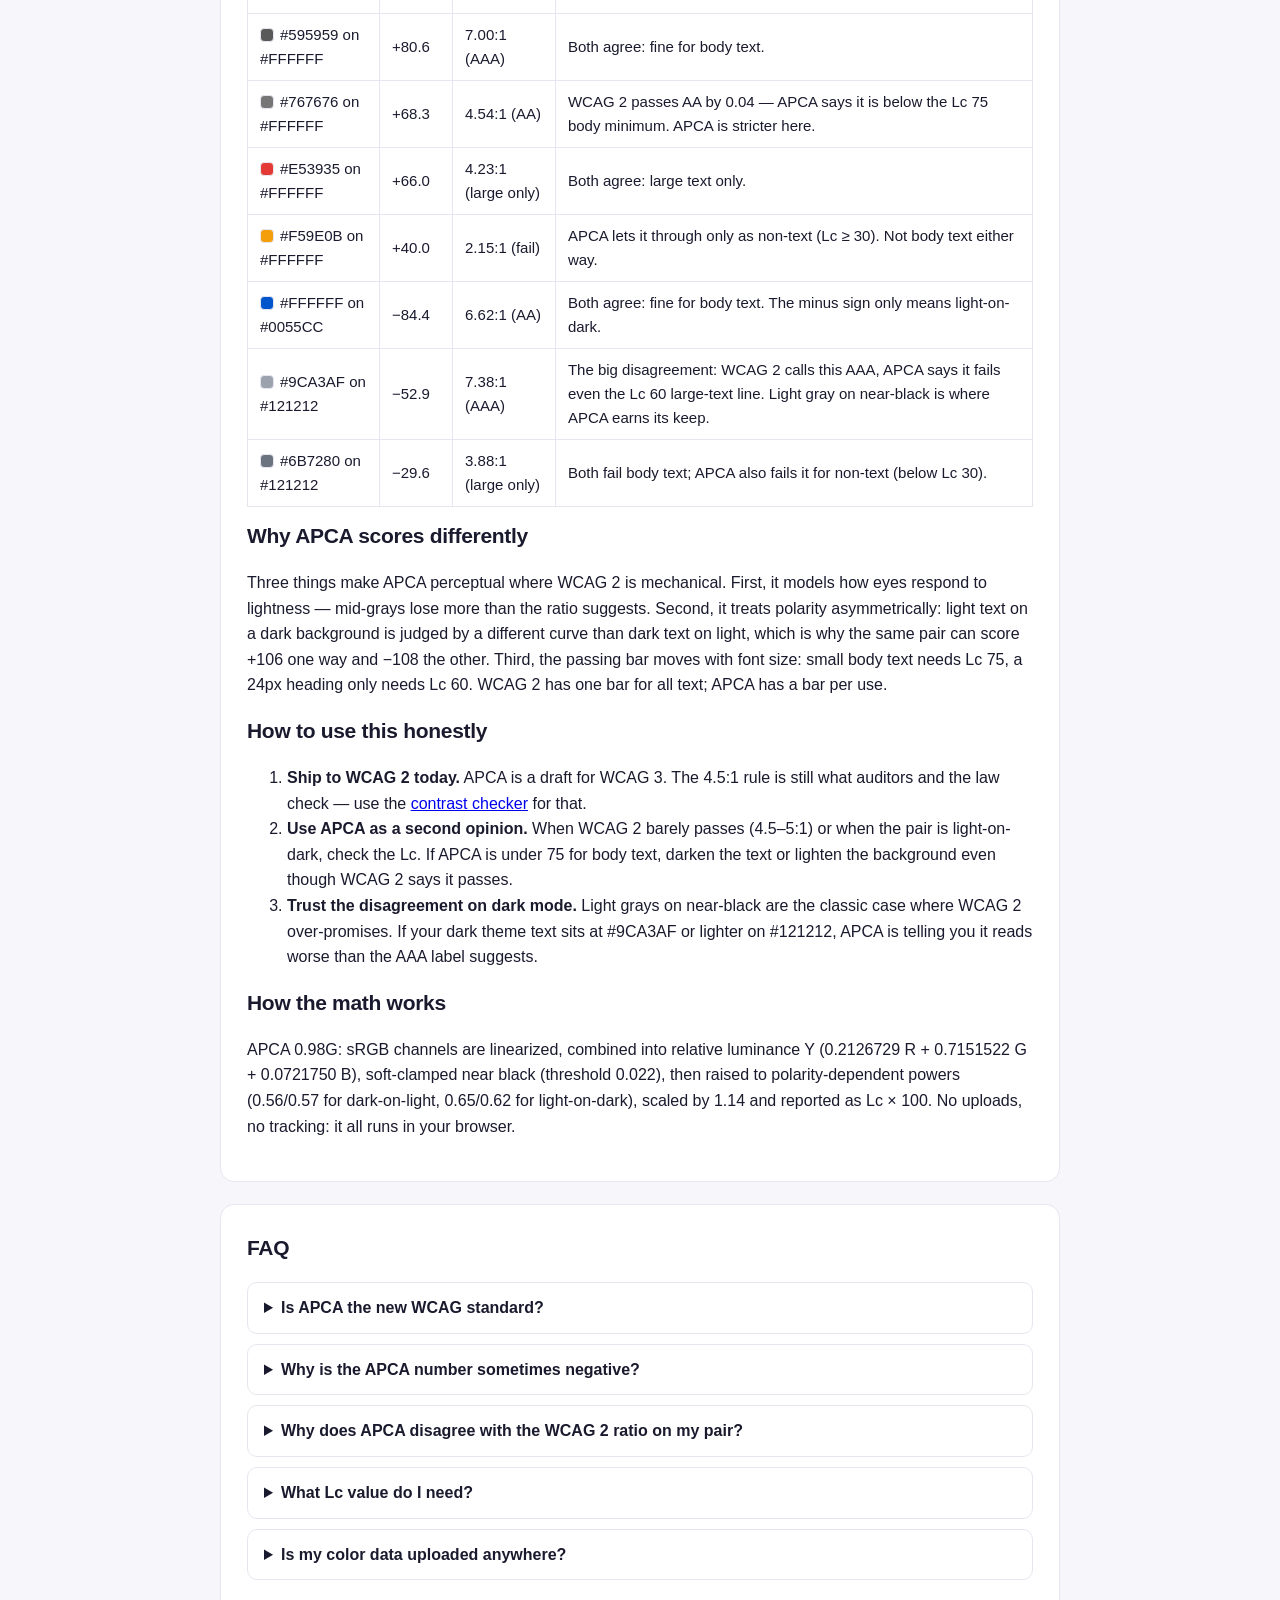
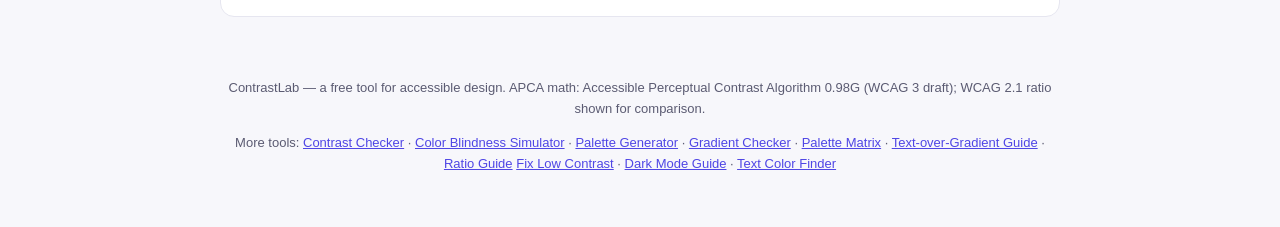
==== commit 1185448a: "tool-sites-daily 2026-11-23: text color finder + nav/sitemap" ====
--- a/apca-calculator/index.html
+++ b/apca-calculator/index.html
@@ -82,6 +82,7 @@
       <a href="/wcag-contrast-ratio-explained">Ratio Guide</a>
       <a href="/fix-low-contrast">Fix Low Contrast</a>
       <a href="/dark-mode-contrast-guide">Dark Mode Guide</a>
+          <a href="/text-color-finder">Text Color Finder</a>
     </nav>
   </div>
 </header>
@@ -191,7 +192,7 @@
   <div class="wrap">
     <p>ContrastLab — a free tool for accessible design. APCA math: Accessible Perceptual Contrast Algorithm 0.98G (WCAG 3 draft); WCAG 2.1 ratio shown for comparison.</p>
     <p class="footer-tools">More tools: <a href="/">Contrast Checker</a> &middot; <a href="/color-blindness-simulator">Color Blindness Simulator</a> &middot; <a href="/palette-generator">Palette Generator</a> &middot; <a href="/gradient-checker">Gradient Checker</a> &middot; <a href="/palette-contrast-matrix">Palette Matrix</a> &middot; <a href="/text-over-gradient-guide">Text-over-Gradient Guide</a> &middot; <a href="/wcag-contrast-ratio-explained">Ratio Guide</a>
-      <a href="/fix-low-contrast">Fix Low Contrast</a> &middot; <a href="/dark-mode-contrast-guide">Dark Mode Guide</a></p>
+      <a href="/fix-low-contrast">Fix Low Contrast</a> &middot; <a href="/dark-mode-contrast-guide">Dark Mode Guide</a> &middot; <a href="/text-color-finder">Text Color Finder</a></p>
   </div>
 </footer>
 
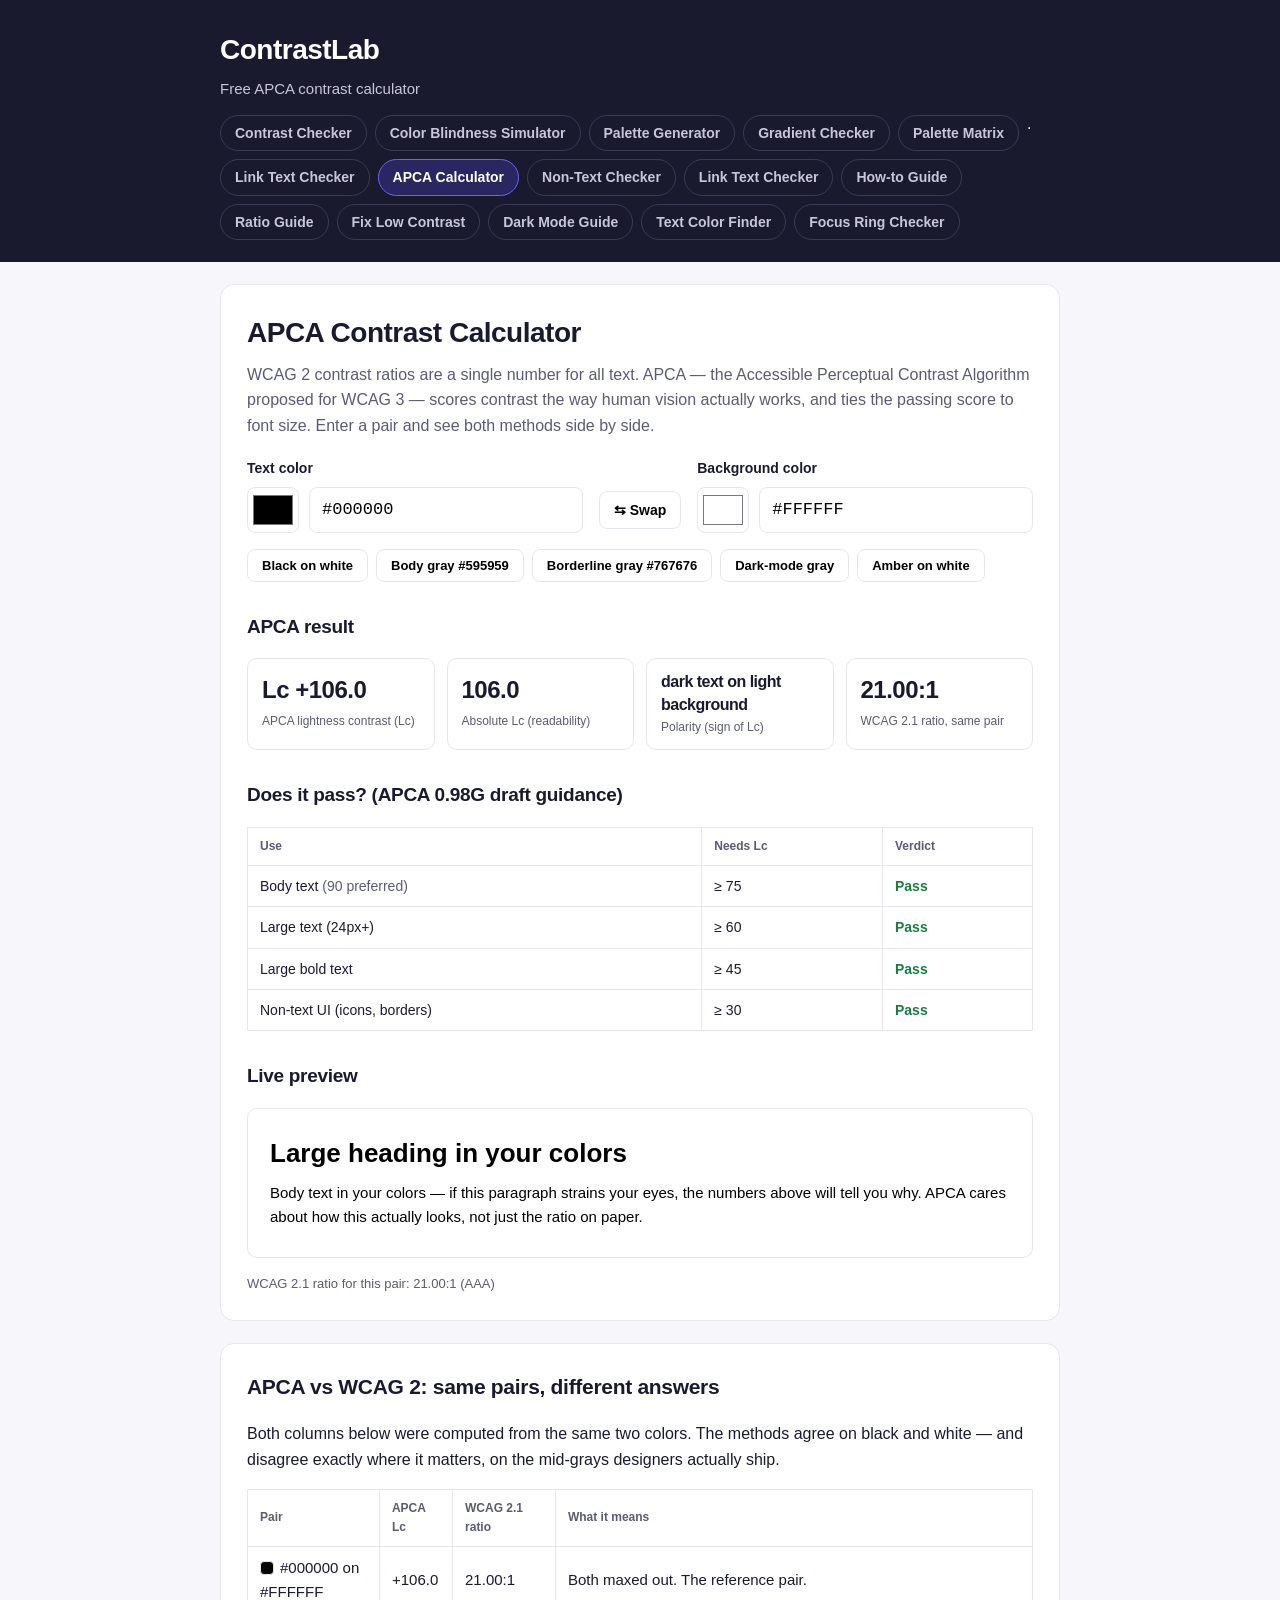
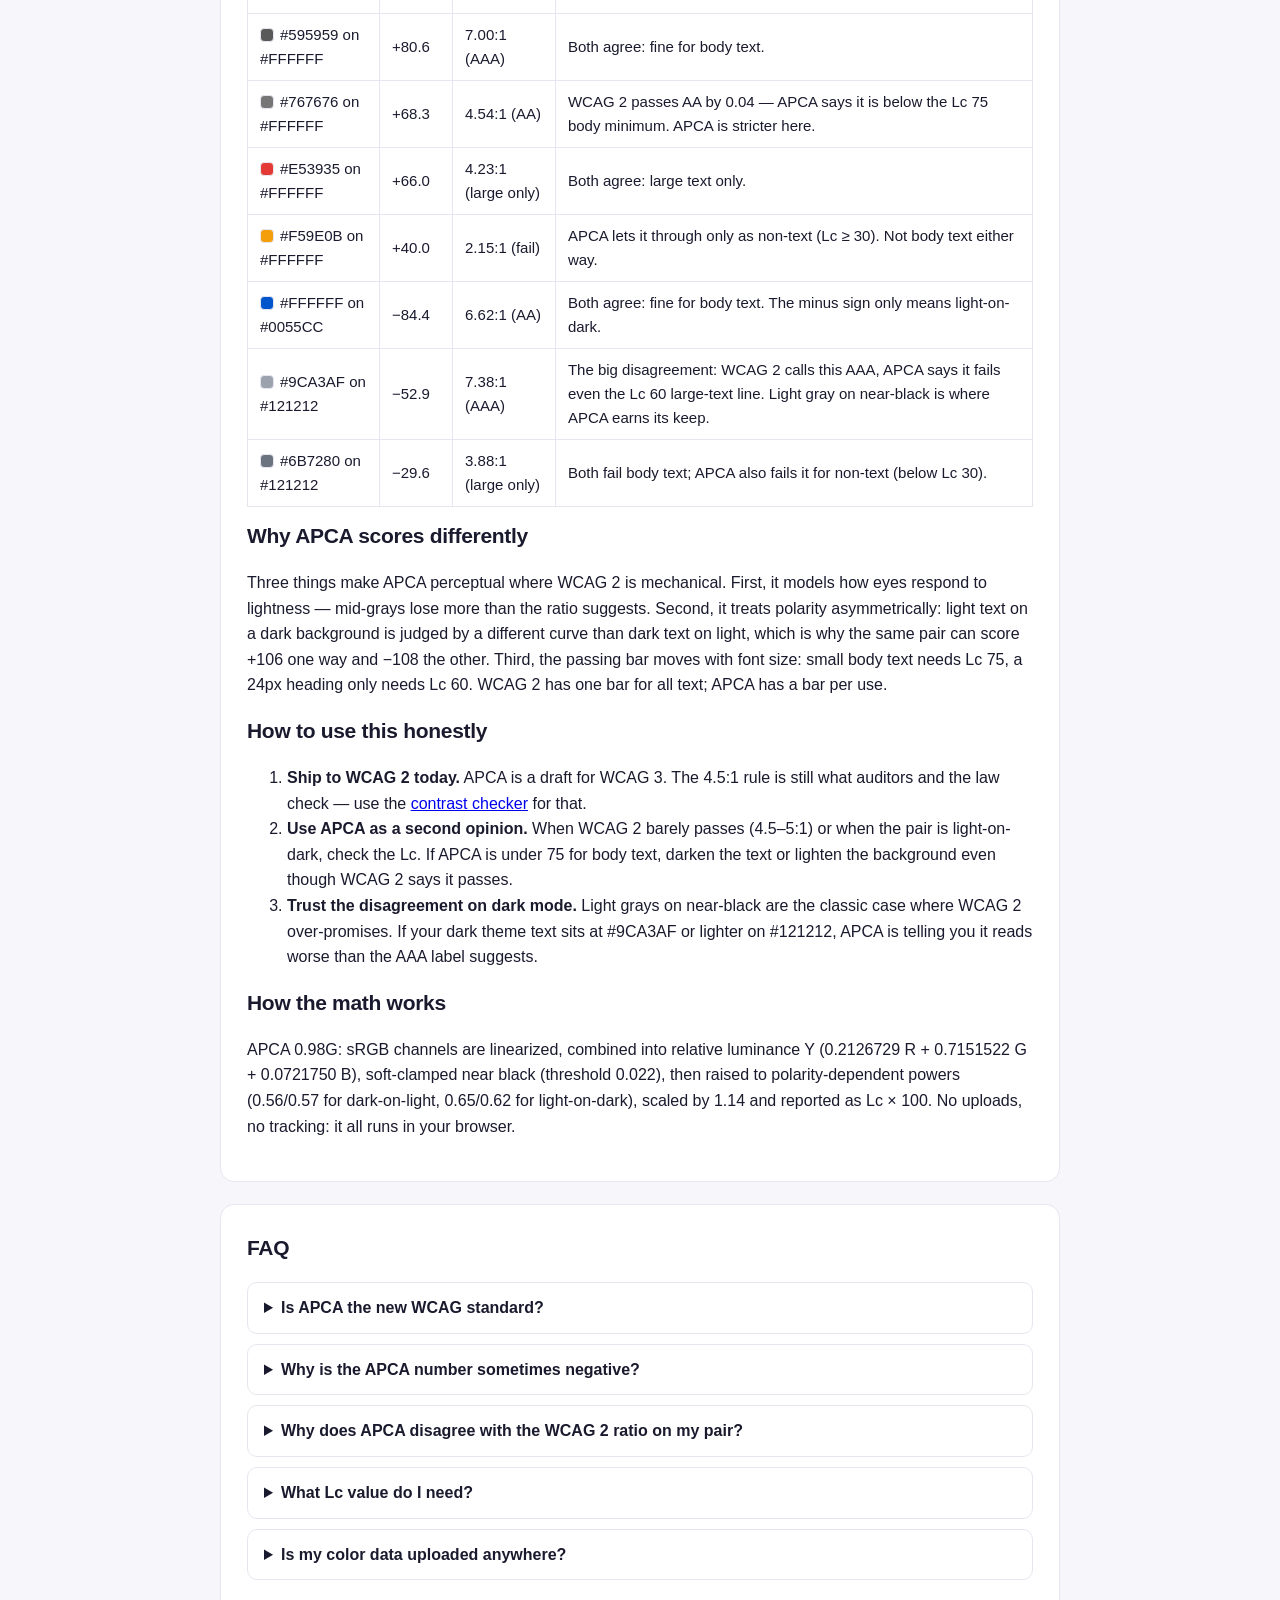
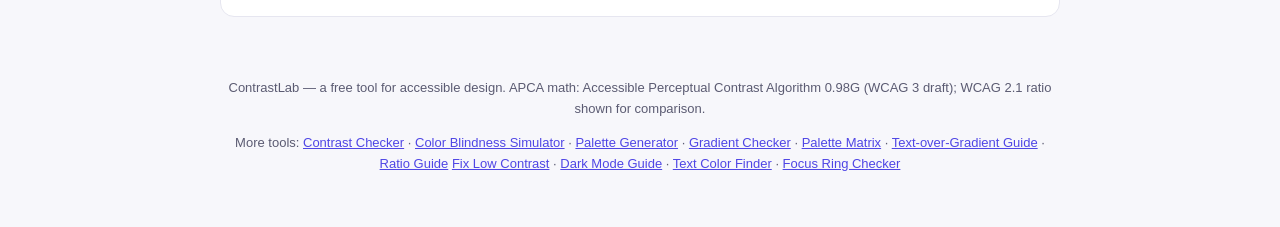
==== commit b2c03f3c: "tool-sites-daily 2026-11-27: focus indicator contrast + nav/sitemap" ====
--- a/apca-calculator/index.html
+++ b/apca-calculator/index.html
@@ -83,6 +83,7 @@
       <a href="/fix-low-contrast">Fix Low Contrast</a>
       <a href="/dark-mode-contrast-guide">Dark Mode Guide</a>
           <a href="/text-color-finder">Text Color Finder</a>
+          <a href="/focus-indicator-contrast">Focus Ring Checker</a>
     </nav>
   </div>
 </header>
@@ -192,7 +193,7 @@
   <div class="wrap">
     <p>ContrastLab — a free tool for accessible design. APCA math: Accessible Perceptual Contrast Algorithm 0.98G (WCAG 3 draft); WCAG 2.1 ratio shown for comparison.</p>
     <p class="footer-tools">More tools: <a href="/">Contrast Checker</a> &middot; <a href="/color-blindness-simulator">Color Blindness Simulator</a> &middot; <a href="/palette-generator">Palette Generator</a> &middot; <a href="/gradient-checker">Gradient Checker</a> &middot; <a href="/palette-contrast-matrix">Palette Matrix</a> &middot; <a href="/text-over-gradient-guide">Text-over-Gradient Guide</a> &middot; <a href="/wcag-contrast-ratio-explained">Ratio Guide</a>
-      <a href="/fix-low-contrast">Fix Low Contrast</a> &middot; <a href="/dark-mode-contrast-guide">Dark Mode Guide</a> &middot; <a href="/text-color-finder">Text Color Finder</a></p>
+      <a href="/fix-low-contrast">Fix Low Contrast</a> &middot; <a href="/dark-mode-contrast-guide">Dark Mode Guide</a> &middot; <a href="/text-color-finder">Text Color Finder</a> &middot; <a href="/focus-indicator-contrast">Focus Ring Checker</a></p>
   </div>
 </footer>
 
